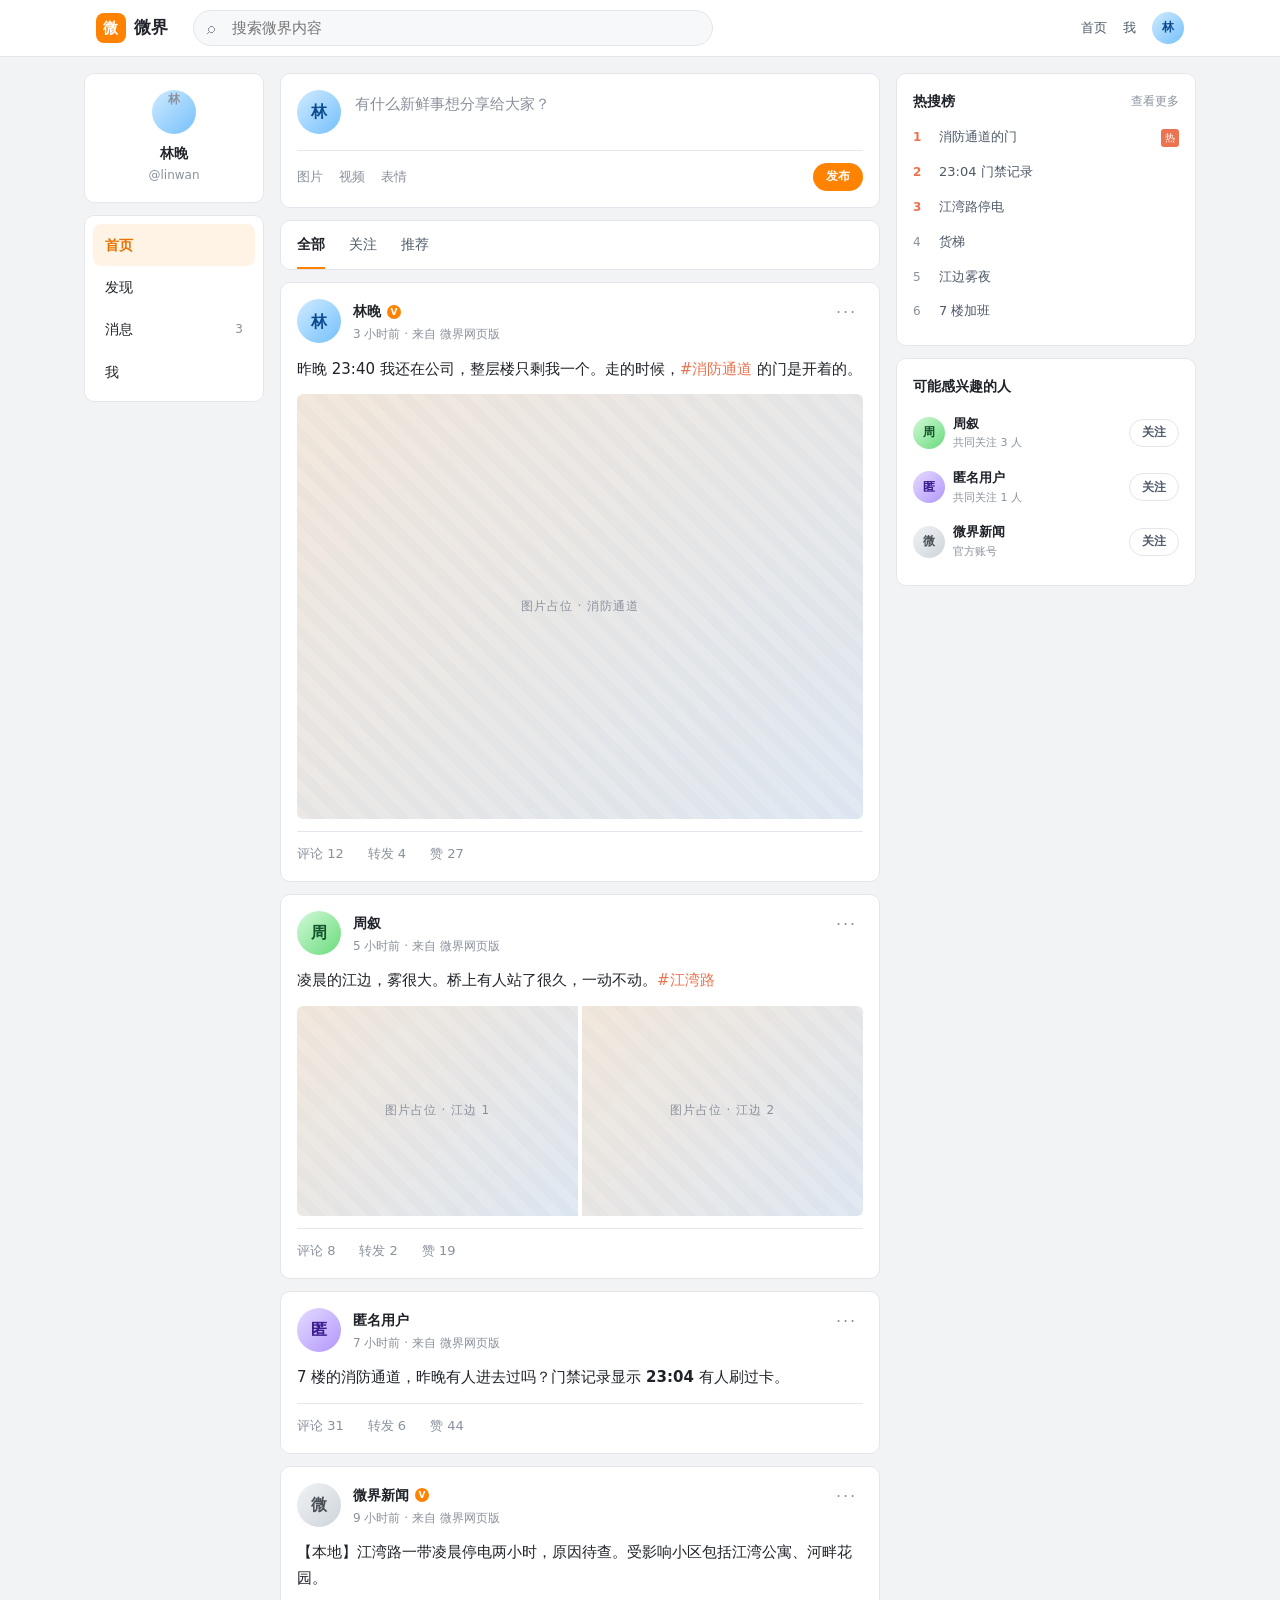
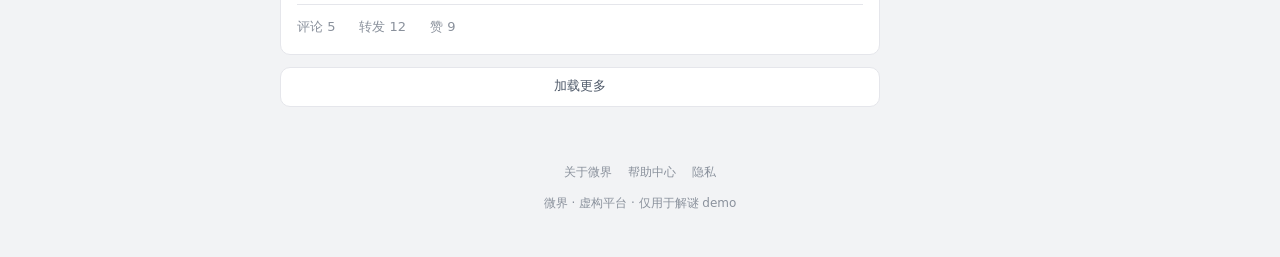
==== weibo/index.html @ f552d51f "feat: 微博主页视觉样板与两个跳转页" ====
<!DOCTYPE html>
<html lang="zh-CN">
<head>
  <meta charset="UTF-8">
  <meta name="viewport" content="width=device-width, initial-scale=1.0">
  <title>微界 · 首页</title>
  <link rel="stylesheet" href="../assets/css/theme.css">
  <link rel="stylesheet" href="../assets/css/layout.css">
</head>
<body>
<!-- PAGE-MODE: flow -->

<header class="wb-header">
  <div class="container wb-header-inner">
    <a class="wb-logo" href="../index.html">
      <span class="wb-logo-mark">微</span>
      <span class="wb-logo-name">微界</span>
    </a>
    <div class="wb-search">
      <input type="search" placeholder="搜索微界内容" aria-label="搜索">
    </div>
    <nav class="wb-header-actions" aria-label="顶部导航">
      <a href="index.html">首页</a>
      <a href="profile-01.html">我</a>
      <span class="avatar avatar-sm avatar-blue" aria-hidden="true">林</span>
    </nav>
  </div>
</header>

<div class="wb-body">

  <aside class="wb-left">
    <div class="wb-mini">
      <span class="avatar avatar-blue" aria-hidden="true">林</span>
      <strong>林晚</strong>
      <span>@linwan</span>
    </div>
    <nav class="wb-nav" aria-label="侧边导航">
      <a class="is-active" href="index.html">首页</a>
      <a href="#">发现</a>
      <a href="#">消息 <span class="count">3</span></a>
      <a href="profile-01.html">我</a>
    </nav>
  </aside>

  <main class="wb-feed">
    <section class="wb-composer" aria-label="发布">
      <div class="wb-composer-row">
        <span class="avatar avatar-blue" aria-hidden="true">林</span>
        <textarea placeholder="有什么新鲜事想分享给大家？" aria-label="发布内容"></textarea>
      </div>
      <div class="wb-composer-bar">
        <span>图片</span>
        <span>视频</span>
        <span>表情</span>
        <button class="btn btn-sm" type="button">发布</button>
      </div>
    </section>

    <nav class="wb-tabs" aria-label="信息流分类">
      <a class="wb-tab is-active" href="#">全部</a>
      <a class="wb-tab" href="#">关注</a>
      <a class="wb-tab" href="#">推荐</a>
    </nav>

    <article class="wb-post" data-post="p01">
      <header class="wb-post-head">
        <a href="profile-01.html" aria-label="林晚的主页"><span class="avatar avatar-blue" aria-hidden="true">林</span></a>
        <div class="wb-post-meta">
          <a class="wb-user" href="profile-01.html">林晚 <span class="wb-v">V</span></a>
          <span class="wb-time">3 小时前 · 来自 微界网页版</span>
        </div>
        <button class="wb-more" type="button" aria-label="更多">···</button>
      </header>
      <p class="wb-post-text">昨晚 23:40 我还在公司，整层楼只剩我一个。走的时候，<span class="hashtag">#消防通道</span> 的门是开着的。</p>
      <div class="wb-post-media">
        <div class="wb-media">图片占位 · 消防通道</div>
      </div>
      <footer class="wb-post-actions">
        <a class="wb-action" href="post-01.html">评论 12</a>
        <button class="wb-action" type="button">转发 4</button>
        <button class="wb-action" type="button">赞 27</button>
      </footer>
    </article>

    <article class="wb-post" data-post="p02">
      <header class="wb-post-head">
        <a href="profile-01.html" aria-label="周叙的主页"><span class="avatar avatar-green" aria-hidden="true">周</span></a>
        <div class="wb-post-meta">
          <a class="wb-user" href="profile-01.html">周叙</a>
          <span class="wb-time">5 小时前 · 来自 微界网页版</span>
        </div>
        <button class="wb-more" type="button" aria-label="更多">···</button>
      </header>
      <p class="wb-post-text">凌晨的江边，雾很大。桥上有人站了很久，一动不动。<span class="hashtag">#江湾路</span></p>
      <div class="wb-post-media is-2">
        <div class="wb-media">图片占位 · 江边 1</div>
        <div class="wb-media">图片占位 · 江边 2</div>
      </div>
      <footer class="wb-post-actions">
        <a class="wb-action" href="post-01.html">评论 8</a>
        <button class="wb-action" type="button">转发 2</button>
        <button class="wb-action" type="button">赞 19</button>
      </footer>
    </article>

    <article class="wb-post" data-post="p03">
      <header class="wb-post-head">
        <span class="avatar avatar-purple" aria-hidden="true">匿</span>
        <div class="wb-post-meta">
          <span class="wb-user">匿名用户</span>
          <span class="wb-time">7 小时前 · 来自 微界网页版</span>
        </div>
        <button class="wb-more" type="button" aria-label="更多">···</button>
      </header>
      <p class="wb-post-text">7 楼的消防通道，昨晚有人进去过吗？门禁记录显示 <strong>23:04</strong> 有人刷过卡。</p>
      <footer class="wb-post-actions">
        <a class="wb-action" href="post-01.html">评论 31</a>
        <button class="wb-action" type="button">转发 6</button>
        <button class="wb-action" type="button">赞 44</button>
      </footer>
    </article>

    <article class="wb-post" data-post="p04">
      <header class="wb-post-head">
        <span class="avatar avatar-gray" aria-hidden="true">微</span>
        <div class="wb-post-meta">
          <span class="wb-user">微界新闻 <span class="wb-v">V</span></span>
          <span class="wb-time">9 小时前 · 来自 微界网页版</span>
        </div>
        <button class="wb-more" type="button" aria-label="更多">···</button>
      </header>
      <p class="wb-post-text">【本地】江湾路一带凌晨停电两小时，原因待查。受影响小区包括江湾公寓、河畔花园。</p>
      <footer class="wb-post-actions">
        <a class="wb-action" href="post-01.html">评论 5</a>
        <button class="wb-action" type="button">转发 12</button>
        <button class="wb-action" type="button">赞 9</button>
      </footer>
    </article>

    <button class="wb-loadmore" type="button">加载更多</button>
  </main>

  <aside class="wb-right">
    <section class="wb-card">
      <h2 class="wb-card-title">热搜榜 <a href="#">查看更多</a></h2>
      <ol class="wb-hot">
        <li><a href="post-01.html">消防通道的门</a><span class="wb-hot-tag">热</span></li>
        <li><a href="post-01.html">23:04 门禁记录</a></li>
        <li><a href="post-01.html">江湾路停电</a></li>
        <li><a href="post-01.html">货梯</a></li>
        <li><a href="post-01.html">江边雾夜</a></li>
        <li><a href="post-01.html">7 楼加班</a></li>
      </ol>
    </section>

    <section class="wb-card">
      <h2 class="wb-card-title">可能感兴趣的人</h2>
      <div class="wb-person">
        <span class="avatar avatar-sm avatar-green" aria-hidden="true">周</span>
        <div class="wb-person-info"><strong>周叙</strong><span>共同关注 3 人</span></div>
        <button class="btn btn-ghost btn-sm" type="button">关注</button>
      </div>
      <div class="wb-person">
        <span class="avatar avatar-sm avatar-purple" aria-hidden="true">匿</span>
        <div class="wb-person-info"><strong>匿名用户</strong><span>共同关注 1 人</span></div>
        <button class="btn btn-ghost btn-sm" type="button">关注</button>
      </div>
      <div class="wb-person">
        <span class="avatar avatar-sm avatar-gray" aria-hidden="true">微</span>
        <div class="wb-person-info"><strong>微界新闻</strong><span>官方账号</span></div>
        <button class="btn btn-ghost btn-sm" type="button">关注</button>
      </div>
    </section>
  </aside>

</div>

<footer class="wb-footer">
  <div class="container">
    <a href="#">关于微界</a>
    <a href="#">帮助中心</a>
    <a href="#">隐私</a>
    <p>微界 · 虚构平台 · 仅用于解谜 demo</p>
  </div>
</footer>

</body>
</html>
---- assets/css/theme.css ----
:root {
  --bg: #f2f3f5;
  --surface: #ffffff;
  --surface-2: #f7f8fa;
  --text: #1f2329;
  --text-2: #4e5969;
  --muted: #8a919c;
  --line: #e5e6eb;
  --brand: #ff8200;
  --brand-strong: #e67300;
  --brand-soft: #fff3e6;
  --hot: #eb7350;
  --link: #1a6fd4;
  --ok: #2b8a3e;
  --radius-sm: 6px;
  --radius: 10px;
  --radius-lg: 16px;
  --sp-1: 4px;
  --sp-2: 8px;
  --sp-3: 12px;
  --sp-4: 16px;
  --sp-5: 24px;
  --sp-6: 32px;
  --shadow-sm: 0 1px 2px rgba(16, 24, 40, 0.05);
  --maxw: 1120px;
  --header-h: 56px;
  --font: system-ui, -apple-system, "Segoe UI", "Microsoft YaHei", "PingFang SC", "Hiragino Sans GB", sans-serif;
}
---- assets/css/layout.css ----
*, *::before, *::after { box-sizing: border-box; }
html { -webkit-text-size-adjust: 100%; }
body {
  margin: 0;
  background: var(--bg);
  color: var(--text);
  font-family: var(--font);
  font-size: 15px;
  line-height: 1.6;
}
img { max-width: 100%; height: auto; display: block; }
a { color: var(--link); text-decoration: none; }
a:hover { text-decoration: underline; }
button, input, textarea { font: inherit; }
button { cursor: pointer; }
.container { width: 100%; max-width: var(--maxw); margin: 0 auto; padding: 0 var(--sp-4); }

/* 头像 */
.avatar {
  width: 44px; height: 44px; border-radius: 50%;
  display: inline-grid; place-items: center; flex: 0 0 auto;
  background: linear-gradient(135deg, #ffd8a8, #ffa94d);
  color: #7a3b00; font-weight: 700; font-size: 16px;
}
.avatar-sm { width: 32px; height: 32px; font-size: 12px; }
.avatar-lg { width: 72px; height: 72px; font-size: 24px; }
.avatar-blue { background: linear-gradient(135deg, #d0ebff, #74c0fc); color: #0b4a8f; }
.avatar-green { background: linear-gradient(135deg, #d3f9d8, #69db7c); color: #14532d; }
.avatar-purple { background: linear-gradient(135deg, #e5dbff, #b197fc); color: #3b1d8f; }
.avatar-gray { background: linear-gradient(135deg, #f1f3f5, #ced4da); color: #495057; }

/* 顶栏 */
.wb-header { position: sticky; top: 0; z-index: 30; background: #fff; border-bottom: 1px solid var(--line); }
.wb-header-inner { height: var(--header-h); display: flex; align-items: center; gap: var(--sp-5); }
.wb-logo { display: inline-flex; align-items: center; gap: 8px; color: var(--text); font-weight: 800; font-size: 17px; letter-spacing: .02em; }
.wb-logo:hover { text-decoration: none; }
.wb-logo-mark { width: 30px; height: 30px; border-radius: 8px; display: grid; place-items: center; background: var(--brand); color: #fff; font-size: 15px; }
.wb-search { position: relative; flex: 1; max-width: 520px; }
.wb-search::before { content: "⌕"; position: absolute; left: 14px; top: 50%; transform: translateY(-50%); color: var(--muted); font-size: 16px; }
.wb-search input { width: 100%; height: 36px; border: 1px solid var(--line); border-radius: 18px; background: var(--surface-2); padding: 0 16px 0 38px; color: var(--text); outline: none; }
.wb-search input:focus { background: #fff; border-color: var(--brand); box-shadow: 0 0 0 3px var(--brand-soft); }
.wb-header-actions { margin-left: auto; display: flex; align-items: center; gap: var(--sp-4); }
.wb-header-actions a { color: var(--text-2); font-size: 13px; }

/* 三栏 */
.wb-body {
  display: grid;
  grid-template-columns: 180px minmax(0, 600px) 300px;
  gap: var(--sp-4);
  justify-content: center;
  align-items: start;
  padding: var(--sp-4) var(--sp-4) var(--sp-6);
}

/* 左侧 */
.wb-left { position: sticky; top: calc(var(--header-h) + var(--sp-4)); display: grid; gap: var(--sp-3); }
.wb-mini { background: #fff; border: 1px solid var(--line); border-radius: var(--radius); padding: var(--sp-4); text-align: center; }
.wb-mini .avatar { margin: 0 auto var(--sp-2); }
.wb-mini strong { display: block; font-size: 14px; }
.wb-mini span { display: block; color: var(--muted); font-size: 12px; margin-top: 2px; }
.wb-nav { background: #fff; border: 1px solid var(--line); border-radius: var(--radius); padding: var(--sp-2); }
.wb-nav a { display: flex; align-items: center; gap: 10px; padding: 10px 12px; border-radius: 8px; color: var(--text); font-size: 14px; }
.wb-nav a:hover { background: var(--surface-2); text-decoration: none; }
.wb-nav a.is-active { background: var(--brand-soft); color: var(--brand-strong); font-weight: 600; }
.wb-nav .count { margin-left: auto; color: var(--muted); font-size: 12px; }

/* 发布框 */
.wb-composer { background: #fff; border: 1px solid var(--line); border-radius: var(--radius); padding: var(--sp-4); margin-bottom: var(--sp-3); }
.wb-composer-row { display: flex; gap: var(--sp-3); }
.wb-composer textarea { flex: 1; min-height: 46px; border: 0; outline: 0; resize: none; background: transparent; color: var(--text); }
.wb-composer textarea::placeholder { color: var(--muted); }
.wb-composer-bar { display: flex; align-items: center; gap: var(--sp-4); margin-top: var(--sp-2); padding-top: var(--sp-3); border-top: 1px solid var(--line); color: var(--muted); font-size: 13px; }
.wb-composer-bar .btn { margin-left: auto; }

/* 按钮 */
.btn { display: inline-flex; align-items: center; justify-content: center; height: 32px; padding: 0 16px; border: 1px solid transparent; border-radius: 16px; background: var(--brand); color: #fff; font-size: 13px; font-weight: 600; }
.btn:hover { background: var(--brand-strong); text-decoration: none; }
.btn-ghost { background: #fff; border-color: var(--line); color: var(--text-2); }
.btn-ghost:hover { border-color: var(--brand); color: var(--brand); background: #fff; }
.btn-sm { height: 28px; padding: 0 12px; font-size: 12px; }

/* 分类标签 */
.wb-tabs { display: flex; gap: var(--sp-5); background: #fff; border: 1px solid var(--line); border-radius: var(--radius); padding: 0 var(--sp-4); margin-bottom: var(--sp-3); }
.wb-tab { padding: 12px 0; border-bottom: 2px solid transparent; color: var(--text-2); font-size: 14px; }
.wb-tab:hover { color: var(--brand); text-decoration: none; }
.wb-tab.is-active { color: var(--text); font-weight: 600; border-bottom-color: var(--brand); }

/* 帖子 */
.wb-post { background: #fff; border: 1px solid var(--line); border-radius: var(--radius); padding: var(--sp-4); margin-bottom: var(--sp-3); }
.wb-post-head { display: flex; gap: var(--sp-3); align-items: flex-start; }
.wb-post-meta { flex: 1; min-width: 0; }
.wb-user { display: inline-flex; align-items: center; gap: 6px; color: var(--text); font-size: 14px; font-weight: 600; }
.wb-user:hover { color: var(--brand); text-decoration: none; }
.wb-v { display: inline-grid; place-items: center; width: 14px; height: 14px; border-radius: 50%; background: var(--brand); color: #fff; font-size: 9px; font-weight: 700; }
.wb-time { display: block; color: var(--muted); font-size: 12px; margin-top: 2px; }
.wb-more { border: 0; background: transparent; color: var(--muted); font-size: 16px; letter-spacing: .12em; }
.wb-post-text { margin: var(--sp-3) 0 0; font-size: 15px; line-height: 1.72; color: var(--text); }
.wb-post-text .hashtag { color: var(--hot); }
.wb-post-text .mention { color: var(--link); }
.wb-post-media { display: grid; gap: 4px; margin-top: var(--sp-3); border-radius: var(--radius-sm); overflow: hidden; }
.wb-post-media.is-2 { grid-template-columns: 1fr 1fr; }
.wb-media { aspect-ratio: 4 / 3; display: grid; place-items: center; background: linear-gradient(135deg, rgba(255,130,0,.10), rgba(26,111,212,.08)), repeating-linear-gradient(45deg, #f1f3f5 0 10px, #eceff2 10px 20px); color: var(--muted); font-size: 12px; letter-spacing: .08em; }
.wb-post-actions { display: flex; align-items: center; gap: var(--sp-5); margin-top: var(--sp-3); padding-top: var(--sp-3); border-top: 1px solid var(--line); color: var(--muted); font-size: 13px; }
.wb-action { display: inline-flex; align-items: center; gap: 6px; padding: 0; border: 0; background: transparent; color: var(--muted); }
.wb-action:hover { color: var(--brand); text-decoration: none; }

/* 右侧 */
.wb-right { position: sticky; top: calc(var(--header-h) + var(--sp-4)); display: grid; gap: var(--sp-3); }
.wb-card { background: #fff; border: 1px solid var(--line); border-radius: var(--radius); padding: var(--sp-4); }
.wb-card-title { display: flex; align-items: center; justify-content: space-between; margin: 0 0 var(--sp-2); font-size: 14px; font-weight: 600; }
.wb-card-title a { color: var(--muted); font-size: 12px; font-weight: 400; }
.wb-hot { margin: 0; padding: 0; list-style: none; counter-reset: hot; }
.wb-hot li { counter-increment: hot; display: flex; align-items: baseline; gap: 10px; padding: 7px 0; }
.wb-hot li::before { content: counter(hot); flex: 0 0 16px; width: 16px; color: var(--muted); font-size: 12px; font-variant-numeric: tabular-nums; }
.wb-hot li:nth-child(-n+3)::before { color: var(--hot); font-weight: 700; }
.wb-hot a { color: var(--text-2); font-size: 13px; }
.wb-hot a:hover { color: var(--brand); text-decoration: none; }
.wb-hot-tag { margin-left: auto; padding: 1px 4px; border-radius: 3px; background: var(--hot); color: #fff; font-size: 10px; }
.wb-person { display: flex; align-items: center; gap: var(--sp-2); padding: 8px 0; }
.wb-person-info { flex: 1; min-width: 0; }
.wb-person-info strong { display: block; font-size: 13px; }
.wb-person-info span { display: block; color: var(--muted); font-size: 11px; }
.wb-loadmore { width: 100%; height: 40px; border: 1px solid var(--line); border-radius: var(--radius); background: #fff; color: var(--text-2); font-size: 13px; }
.wb-loadmore:hover { border-color: var(--brand); color: var(--brand); }

/* 详情页 */
.wb-detail { max-width: 600px; margin: 0 auto; padding: var(--sp-4) var(--sp-4) var(--sp-6); }
.wb-back { display: inline-flex; align-items: center; gap: 6px; margin-bottom: var(--sp-3); color: var(--text-2); font-size: 13px; }
.wb-back:hover { color: var(--brand); text-decoration: none; }
.wb-comments { background: #fff; border: 1px solid var(--line); border-radius: var(--radius); padding: var(--sp-4); margin-top: var(--sp-3); }
.wb-comments-title { margin: 0 0 var(--sp-2); font-size: 15px; }
.wb-comment { display: flex; gap: var(--sp-3); padding: var(--sp-3) 0; border-top: 1px solid var(--line); }
.wb-comment:first-of-type { border-top: 0; }
.wb-comment-body { flex: 1; min-width: 0; }
.wb-comment-head { display: flex; align-items: baseline; gap: 8px; }
.wb-comment-author { font-size: 13px; font-weight: 600; }
.wb-comment-time { color: var(--muted); font-size: 11px; }
.wb-comment-text { margin: 3px 0 0; color: var(--text-2); font-size: 14px; line-height: 1.65; }
.wb-comment-box { display: flex; gap: var(--sp-3); margin-top: var(--sp-4); padding-top: var(--sp-4); border-top: 1px solid var(--line); }
.wb-comment-box input { flex: 1; height: 36px; border: 1px solid var(--line); border-radius: 18px; background: var(--surface-2); padding: 0 14px; outline: none; }
.wb-comment-box input:focus { border-color: var(--brand); background: #fff; }

/* 个人主页 */
.wb-profile { background: #fff; border: 1px solid var(--line); border-radius: var(--radius); overflow: hidden; }
.wb-profile-cover { height: 150px; background: linear-gradient(135deg, #ffd8a8, #ff922b 55%, #f76707); }
.wb-profile-main { padding: 0 var(--sp-5) var(--sp-5); }
.wb-profile-avatar { margin-top: -36px; border: 4px solid #fff; }
.wb-profile-name { display: flex; align-items: center; gap: 8px; margin: 8px 0 2px; font-size: 20px; }
.wb-profile-bio { margin: 6px 0; color: var(--text-2); font-size: 13px; }
.wb-profile-stats { display: flex; gap: var(--sp-5); color: var(--text-2); font-size: 13px; }
.wb-profile-stats b { color: var(--text); }
.wb-profile-actions { margin-top: var(--sp-3); }
.wb-profile + .wb-tabs { margin-top: var(--sp-3); }

/* 页脚 */
.wb-footer { padding: var(--sp-5) 0 var(--sp-6); color: var(--muted); font-size: 12px; text-align: center; }
.wb-footer a { margin: 0 6px; color: var(--muted); }

/* 封面 */
.cover-body { background: #0f1115; }
.cover { min-height: 100vh; display: grid; place-items: center; padding: var(--sp-5); background: radial-gradient(1200px 600px at 50% -10%, #1d2735 0%, #0f1115 60%); color: #e8e8ea; }
.cover-inner { max-width: 560px; text-align: center; }
.cover-kicker { margin: 0 0 var(--sp-4); color: #8b8f98; font-size: 12px; letter-spacing: .3em; }
.cover-title { margin: 0 0 var(--sp-3); font-size: clamp(36px, 8vw, 72px); line-height: 1.05; letter-spacing: .1em; }
.cover-desc { margin: 0 0 var(--sp-6); color: #9aa1ab; }
.cover-btn { display: inline-block; padding: 12px 30px; border-radius: 999px; background: var(--brand); color: #fff; font-weight: 600; }
.cover-btn:hover { background: var(--brand-strong); text-decoration: none; }
.cover-note { margin-top: var(--sp-5); color: #6b7280; font-size: 12px; }

/* 响应式 */
@media (max-width: 1120px) {
  .wb-body { grid-template-columns: 180px minmax(0, 600px); }
  .wb-right { display: none; }
}
@media (max-width: 900px) {
  .wb-body { grid-template-columns: minmax(0, 600px); }
  .wb-left { display: none; }
}
@media (max-width: 560px) {
  .wb-header-inner { gap: var(--sp-3); }
  .wb-logo-name { display: none; }
  .wb-search { max-width: none; }
  .wb-post { padding: var(--sp-3); border-radius: var(--radius-sm); }
  .wb-post-actions { gap: var(--sp-4); }
  .wb-detail { padding-left: var(--sp-3); padding-right: var(--sp-3); }
  .wb-body { padding-left: var(--sp-3); padding-right: var(--sp-3); }
}
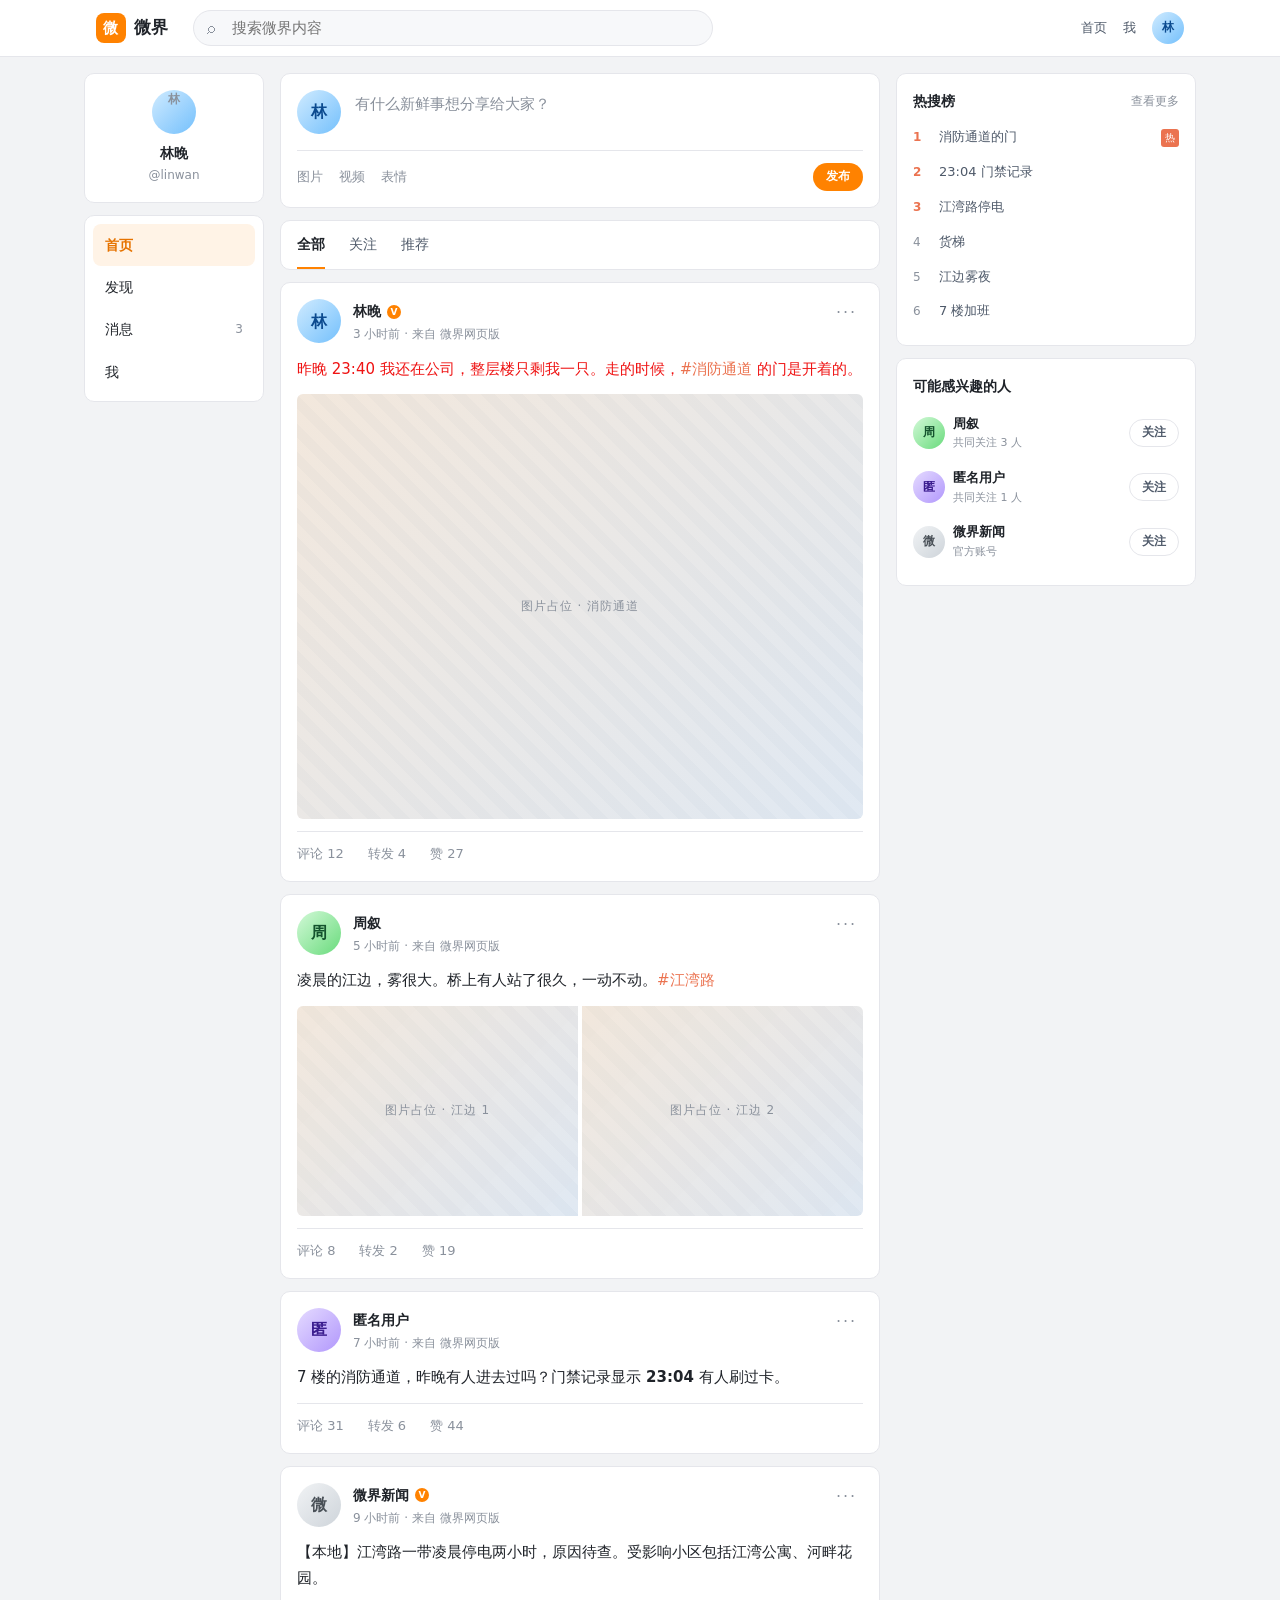
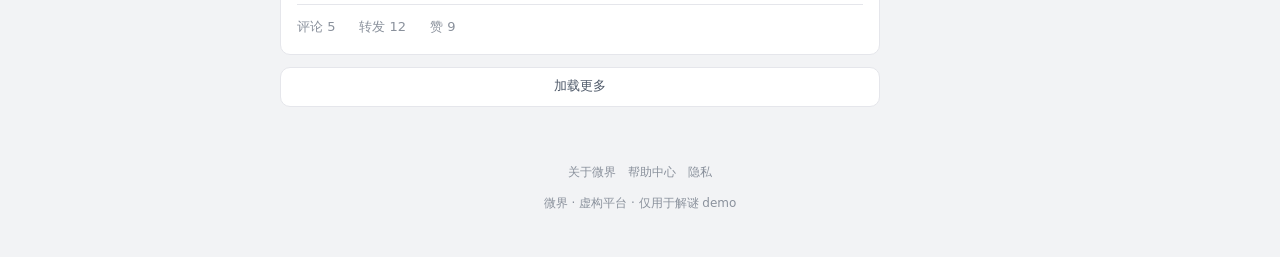
==== commit 31f2e2ed: "docs: 交接与变更规则、单页流程、新手教程、页面模板与双击脚本" ====
--- a/weibo/index.html
+++ b/weibo/index.html
@@ -4,186 +4,244 @@
   <meta charset="UTF-8">
   <meta name="viewport" content="width=device-width, initial-scale=1.0">
   <title>微界 · 首页</title>
-  <link rel="stylesheet" href="../assets/css/theme.css">
-  <link rel="stylesheet" href="../assets/css/layout.css">
+<!-- INLINE-CSS: 由 assets/css 生成，改样式请改源文件后运行 tools/inline-css.py -->
+<style>
+:root {
+  --bg: #f2f3f5;
+  --surface: #ffffff;
+  --surface-2: #f7f8fa;
+  --text: #1f2329;
+  --text-2: #4e5969;
+  --muted: #8a919c;
+  --line: #e5e6eb;
+  --brand: #ff8200;
+  --brand-strong: #e67300;
+  --brand-soft: #fff3e6;
+  --hot: #eb7350;
+  --link: #1a6fd4;
+  --ok: #2b8a3e;
+  --radius-sm: 6px;
+  --radius: 10px;
+  --radius-lg: 16px;
+  --sp-1: 4px;
+  --sp-2: 8px;
+  --sp-3: 12px;
+  --sp-4: 16px;
+  --sp-5: 24px;
+  --sp-6: 32px;
+  --shadow-sm: 0 1px 2px rgba(16, 24, 40, 0.05);
+  --maxw: 1120px;
+  --header-h: 56px;
+  --font: system-ui, -apple-system, "Segoe UI", "Microsoft YaHei", "PingFang SC", "Hiragino Sans GB", sans-serif;
+}
+
+*, *::before, *::after { box-sizing: border-box; }
+html { -webkit-text-size-adjust: 100%; }
+body {
+  margin: 0;
+  background: var(--bg);
+  color: var(--text);
+  font-family: var(--font);
+  font-size: 15px;
+  line-height: 1.6;
+}
+img { max-width: 100%; height: auto; display: block; }
+a { color: var(--link); text-decoration: none; }
+a:hover { text-decoration: underline; }
+button, input, textarea { font: inherit; }
+button { cursor: pointer; }
+.container { width: 100%; max-width: var(--maxw); margin: 0 auto; padding: 0 var(--sp-4); }
+
+/* 头像 */
+.avatar {
+  width: 44px; height: 44px; border-radius: 50%;
+  display: inline-grid; place-items: center; flex: 0 0 auto;
+  background: linear-gradient(135deg, #ffd8a8, #ffa94d);
+  color: #7a3b00; font-weight: 700; font-size: 16px;
+}
+.avatar-sm { width: 32px; height: 32px; font-size: 12px; }
+.avatar-lg { width: 72px; height: 72px; font-size: 24px; }
+.avatar-blue { background: linear-gradient(135deg, #d0ebff, #74c0fc); color: #0b4a8f; }
+.avatar-green { background: linear-gradient(135deg, #d3f9d8, #69db7c); color: #14532d; }
+.avatar-purple { background: linear-gradient(135deg, #e5dbff, #b197fc); color: #3b1d8f; }
+.avatar-gray { background: linear-gradient(135deg, #f1f3f5, #ced4da); color: #495057; }
+
+/* 顶栏 */
+.wb-header { position: sticky; top: 0; z-index: 30; background: #fff; border-bottom: 1px solid var(--line); }
+.wb-header-inner { height: var(--header-h); display: flex; align-items: center; gap: var(--sp-5); }
+.wb-logo { display: inline-flex; align-items: center; gap: 8px; color: var(--text); font-weight: 800; font-size: 17px; letter-spacing: .02em; }
+.wb-logo:hover { text-decoration: none; }
+.wb-logo-mark { width: 30px; height: 30px; border-radius: 8px; display: grid; place-items: center; background: var(--brand); color: #fff; font-size: 15px; }
+.wb-search { position: relative; flex: 1; max-width: 520px; }
+.wb-search::before { content: "⌕"; position: absolute; left: 14px; top: 50%; transform: translateY(-50%); color: var(--muted); font-size: 16px; }
+.wb-search input { width: 100%; height: 36px; border: 1px solid var(--line); border-radius: 18px; background: var(--surface-2); padding: 0 16px 0 38px; color: var(--text); outline: none; }
+.wb-search input:focus { background: #fff; border-color: var(--brand); box-shadow: 0 0 0 3px var(--brand-soft); }
+.wb-header-actions { margin-left: auto; display: flex; align-items: center; gap: var(--sp-4); }
+.wb-header-actions a { color: var(--text-2); font-size: 13px; }
+
+/* 三栏 */
+.wb-body {
+  display: grid;
+  grid-template-columns: 180px minmax(0, 600px) 300px;
+  gap: var(--sp-4);
+  justify-content: center;
+  align-items: start;
+  padding: var(--sp-4) var(--sp-4) var(--sp-6);
+}
+
+/* 左侧 */
+.wb-left { position: sticky; top: calc(var(--header-h) + var(--sp-4)); display: grid; gap: var(--sp-3); }
+.wb-mini { background: #fff; border: 1px solid var(--line); border-radius: var(--radius); padding: var(--sp-4); text-align: center; }
+.wb-mini .avatar { margin: 0 auto var(--sp-2); }
+.wb-mini strong { display: block; font-size: 14px; }
+.wb-mini span { display: block; color: var(--muted); font-size: 12px; margin-top: 2px; }
+.wb-nav { background: #fff; border: 1px solid var(--line); border-radius: var(--radius); padding: var(--sp-2); }
+.wb-nav a { display: flex; align-items: center; gap: 10px; padding: 10px 12px; border-radius: 8px; color: var(--text); font-size: 14px; }
+.wb-nav a:hover { background: var(--surface-2); text-decoration: none; }
+.wb-nav a.is-active { background: var(--brand-soft); color: var(--brand-strong); font-weight: 600; }
+.wb-nav .count { margin-left: auto; color: var(--muted); font-size: 12px; }
+
+/* 发布框 */
+.wb-composer { background: #fff; border: 1px solid var(--line); border-radius: var(--radius); padding: var(--sp-4); margin-bottom: var(--sp-3); }
+.wb-composer-row { display: flex; gap: var(--sp-3); }
+.wb-composer textarea { flex: 1; min-height: 46px; border: 0; outline: 0; resize: none; background: transparent; color: var(--text); }
+.wb-composer textarea::placeholder { color: var(--muted); }
+.wb-composer-bar { display: flex; align-items: center; gap: var(--sp-4); margin-top: var(--sp-2); padding-top: var(--sp-3); border-top: 1px solid var(--line); color: var(--muted); font-size: 13px; }
+.wb-composer-bar .btn { margin-left: auto; }
+
+/* 按钮 */
+.btn { display: inline-flex; align-items: center; justify-content: center; height: 32px; padding: 0 16px; border: 1px solid transparent; border-radius: 16px; background: var(--brand); color: #fff; font-size: 13px; font-weight: 600; }
+.btn:hover { background: var(--brand-strong); text-decoration: none; }
+.btn-ghost { background: #fff; border-color: var(--line); color: var(--text-2); }
+.btn-ghost:hover { border-color: var(--brand); color: var(--brand); background: #fff; }
+.btn-sm { height: 28px; padding: 0 12px; font-size: 12px; }
+
+/* 分类标签 */
+.wb-tabs { display: flex; gap: var(--sp-5); background: #fff; border: 1px solid var(--line); border-radius: var(--radius); padding: 0 var(--sp-4); margin-bottom: var(--sp-3); }
+.wb-tab { padding: 12px 0; border-bottom: 2px solid transparent; color: var(--text-2); font-size: 14px; }
+.wb-tab:hover { color: var(--brand); text-decoration: none; }
+.wb-tab.is-active { color: var(--text); font-weight: 600; border-bottom-color: var(--brand); }
+
+/* 帖子 */
+.wb-post { background: #fff; border: 1px solid var(--line); border-radius: var(--radius); padding: var(--sp-4); margin-bottom: var(--sp-3); }
+.wb-post-head { display: flex; gap: var(--sp-3); align-items: flex-start; }
+.wb-post-meta { flex: 1; min-width: 0; }
+.wb-user { display: inline-flex; align-items: center; gap: 6px; color: var(--text); font-size: 14px; font-weight: 600; }
+.wb-user:hover { color: var(--brand); text-decoration: none; }
+.wb-v { display: inline-grid; place-items: center; width: 14px; height: 14px; border-radius: 50%; background: var(--brand); color: #fff; font-size: 9px; font-weight: 700; }
+.wb-time { display: block; color: var(--muted); font-size: 12px; margin-top: 2px; }
+.wb-more { border: 0; background: transparent; color: var(--muted); font-size: 16px; letter-spacing: .12em; }
+.wb-post-text { margin: var(--sp-3) 0 0; font-size: 15px; line-height: 1.72; color: var(--text); }
+.wb-post-text .hashtag { color: var(--hot); }
+.wb-post-text .mention { color: var(--link); }
+.wb-post-media { display: grid; gap: 4px; margin-top: var(--sp-3); border-radius: var(--radius-sm); overflow: hidden; }
+.wb-post-media.is-2 { grid-template-columns: 1fr 1fr; }
+.wb-media { aspect-ratio: 4 / 3; display: grid; place-items: center; background: linear-gradient(135deg, rgba(255,130,0,.10), rgba(26,111,212,.08)), repeating-linear-gradient(45deg, #f1f3f5 0 10px, #eceff2 10px 20px); color: var(--muted); font-size: 12px; letter-spacing: .08em; }
+.wb-post-actions { display: flex; align-items: center; gap: var(--sp-5); margin-top: var(--sp-3); padding-top: var(--sp-3); border-top: 1px solid var(--line); color: var(--muted); font-size: 13px; }
+.wb-action { display: inline-flex; align-items: center; gap: 6px; padding: 0; border: 0; background: transparent; color: var(--muted); }
+.wb-action:hover { color: var(--brand); text-decoration: none; }
+
+/* 右侧 */
+.wb-right { position: sticky; top: calc(var(--header-h) + var(--sp-4)); display: grid; gap: var(--sp-3); }
+.wb-card { background: #fff; border: 1px solid var(--line); border-radius: var(--radius); padding: var(--sp-4); }
+.wb-card-title { display: flex; align-items: center; justify-content: space-between; margin: 0 0 var(--sp-2); font-size: 14px; font-weight: 600; }
+.wb-card-title a { color: var(--muted); font-size: 12px; font-weight: 400; }
+.wb-hot { margin: 0; padding: 0; list-style: none; counter-reset: hot; }
+.wb-hot li { counter-increment: hot; display: flex; align-items: baseline; gap: 10px; padding: 7px 0; }
+.wb-hot li::before { content: counter(hot); flex: 0 0 16px; width: 16px; color: var(--muted); font-size: 12px; font-variant-numeric: tabular-nums; }
+.wb-hot li:nth-child(-n+3)::before { color: var(--hot); font-weight: 700; }
+.wb-hot a { color: var(--text-2); font-size: 13px; }
+.wb-hot a:hover { color: var(--brand); text-decoration: none; }
+.wb-hot-tag { margin-left: auto; padding: 1px 4px; border-radius: 3px; background: var(--hot); color: #fff; font-size: 10px; }
+.wb-person { display: flex; align-items: center; gap: var(--sp-2); padding: 8px 0; }
+.wb-person-info { flex: 1; min-width: 0; }
+.wb-person-info strong { display: block; font-size: 13px; }
+.wb-person-info span { display: block; color: var(--muted); font-size: 11px; }
+.wb-loadmore { width: 100%; height: 40px; border: 1px solid var(--line); border-radius: var(--radius); background: #fff; color: var(--text-2); font-size: 13px; }
+.wb-loadmore:hover { border-color: var(--brand); color: var(--brand); }
+
+/* 详情页 */
+.wb-detail { max-width: 600px; margin: 0 auto; padding: var(--sp-4) var(--sp-4) var(--sp-6); }
+.wb-back { display: inline-flex; align-items: center; gap: 6px; margin-bottom: var(--sp-3); color: var(--text-2); font-size: 13px; }
+.wb-back:hover { color: var(--brand); text-decoration: none; }
+.wb-comments { background: #fff; border: 1px solid var(--line); border-radius: var(--radius); padding: var(--sp-4); margin-top: var(--sp-3); }
+.wb-comments-title { margin: 0 0 var(--sp-2); font-size: 15px; }
+.wb-comment { display: flex; gap: var(--sp-3); padding: var(--sp-3) 0; border-top: 1px solid var(--line); }
+.wb-comment:first-of-type { border-top: 0; }
+.wb-comment-body { flex: 1; min-width: 0; }
+.wb-comment-head { display: flex; align-items: baseline; gap: 8px; }
+.wb-comment-author { font-size: 13px; font-weight: 600; }
+.wb-comment-time { color: var(--muted); font-size: 11px; }
+.wb-comment-text { margin: 3px 0 0; color: var(--text-2); font-size: 14px; line-height: 1.65; }
+.wb-comment-box { display: flex; gap: var(--sp-3); margin-top: var(--sp-4); padding-top: var(--sp-4); border-top: 1px solid var(--line); }
+.wb-comment-box input { flex: 1; height: 36px; border: 1px solid var(--line); border-radius: 18px; background: var(--surface-2); padding: 0 14px; outline: none; }
+.wb-comment-box input:focus { border-color: var(--brand); background: #fff; }
+
+/* 个人主页 */
+.wb-profile { background: #fff; border: 1px solid var(--line); border-radius: var(--radius); overflow: hidden; }
+.wb-profile-cover { height: 150px; background: linear-gradient(135deg, #ffd8a8, #ff922b 55%, #f76707); }
+.wb-profile-main { padding: 0 var(--sp-5) var(--sp-5); }
+.wb-profile-avatar { margin-top: -36px; border: 4px solid #fff; }
+.wb-profile-name { display: flex; align-items: center; gap: 8px; margin: 8px 0 2px; font-size: 20px; }
+.wb-profile-bio { margin: 6px 0; color: var(--text-2); font-size: 13px; }
+.wb-profile-stats { display: flex; gap: var(--sp-5); color: var(--text-2); font-size: 13px; }
+.wb-profile-stats b { color: var(--text); }
+.wb-profile-actions { margin-top: var(--sp-3); }
+.wb-profile + .wb-tabs { margin-top: var(--sp-3); }
+
+/* 页脚 */
+.wb-footer { padding: var(--sp-5) 0 var(--sp-6); color: var(--muted); font-size: 12px; text-align: center; }
+.wb-footer a { margin: 0 6px; color: var(--muted); }
+
+/* 封面 */
+.cover-body { background: #0f1115; }
+.cover { min-height: 100vh; display: grid; place-items: center; padding: var(--sp-5); background: radial-gradient(1200px 600px at 50% -10%, #1d2735 0%, #0f1115 60%); color: #e8e8ea; }
+.cover-inner { max-width: 560px; text-align: center; }
+.cover-kicker { margin: 0 0 var(--sp-4); color: #8b8f98; font-size: 12px; letter-spacing: .3em; }
+.cover-title { margin: 0 0 var(--sp-3); font-size: clamp(36px, 8vw, 72px); line-height: 1.05; letter-spacing: .1em; }
+.cover-desc { margin: 0 0 var(--sp-6); color: #9aa1ab; }
+.cover-btn { display: inline-block; padding: 12px 30px; border-radius: 999px; background: var(--brand); color: #fff; font-weight: 600; }
+.cover-btn:hover { background: var(--brand-strong); text-decoration: none; }
+.cover-note { margin-top: var(--sp-5); color: #6b7280; font-size: 12px; }
+
+/* 响应式 */
+@media (max-width: 1120px) {
+  .wb-body { grid-template-columns: 180px minmax(0, 600px); }
+  .wb-right { display: none; }
+}
+@media (max-width: 900px) {
+  .wb-body { grid-template-columns: minmax(0, 600px); }
+  .wb-left { display: none; }
+}
+@media (max-width: 560px) {
+  .wb-header-inner { gap: var(--sp-3); }
+  .wb-logo-name { display: none; }
+  .wb-search { max-width: none; }
+  .wb-post { padding: var(--sp-3); border-radius: var(--radius-sm); }
+  .wb-post-actions { gap: var(--sp-4); }
+  .wb-detail { padding-left: var(--sp-3); padding-right: var(--sp-3); }
+  .wb-body { padding-left: var(--sp-3); padding-right: var(--sp-3); }
+}
+</style>
+<style data-grapesjs-overrides>
+* { box-sizing: border-box; } body {margin: 0;}#ikfkm{color:#ef1313;}
+</style>
+
+
+
+
+
+
+
+
+
+
+
+
+
+
 </head>
 <body>
-<!-- PAGE-MODE: flow -->
-
-<header class="wb-header">
-  <div class="container wb-header-inner">
-    <a class="wb-logo" href="../index.html">
-      <span class="wb-logo-mark">微</span>
-      <span class="wb-logo-name">微界</span>
-    </a>
-    <div class="wb-search">
-      <input type="search" placeholder="搜索微界内容" aria-label="搜索">
-    </div>
-    <nav class="wb-header-actions" aria-label="顶部导航">
-      <a href="index.html">首页</a>
-      <a href="profile-01.html">我</a>
-      <span class="avatar avatar-sm avatar-blue" aria-hidden="true">林</span>
-    </nav>
-  </div>
-</header>
-
-<div class="wb-body">
-
-  <aside class="wb-left">
-    <div class="wb-mini">
-      <span class="avatar avatar-blue" aria-hidden="true">林</span>
-      <strong>林晚</strong>
-      <span>@linwan</span>
-    </div>
-    <nav class="wb-nav" aria-label="侧边导航">
-      <a class="is-active" href="index.html">首页</a>
-      <a href="#">发现</a>
-      <a href="#">消息 <span class="count">3</span></a>
-      <a href="profile-01.html">我</a>
-    </nav>
-  </aside>
-
-  <main class="wb-feed">
-    <section class="wb-composer" aria-label="发布">
-      <div class="wb-composer-row">
-        <span class="avatar avatar-blue" aria-hidden="true">林</span>
-        <textarea placeholder="有什么新鲜事想分享给大家？" aria-label="发布内容"></textarea>
-      </div>
-      <div class="wb-composer-bar">
-        <span>图片</span>
-        <span>视频</span>
-        <span>表情</span>
-        <button class="btn btn-sm" type="button">发布</button>
-      </div>
-    </section>
-
-    <nav class="wb-tabs" aria-label="信息流分类">
-      <a class="wb-tab is-active" href="#">全部</a>
-      <a class="wb-tab" href="#">关注</a>
-      <a class="wb-tab" href="#">推荐</a>
-    </nav>
-
-    <article class="wb-post" data-post="p01">
-      <header class="wb-post-head">
-        <a href="profile-01.html" aria-label="林晚的主页"><span class="avatar avatar-blue" aria-hidden="true">林</span></a>
-        <div class="wb-post-meta">
-          <a class="wb-user" href="profile-01.html">林晚 <span class="wb-v">V</span></a>
-          <span class="wb-time">3 小时前 · 来自 微界网页版</span>
-        </div>
-        <button class="wb-more" type="button" aria-label="更多">···</button>
-      </header>
-      <p class="wb-post-text">昨晚 23:40 我还在公司，整层楼只剩我一个。走的时候，<span class="hashtag">#消防通道</span> 的门是开着的。</p>
-      <div class="wb-post-media">
-        <div class="wb-media">图片占位 · 消防通道</div>
-      </div>
-      <footer class="wb-post-actions">
-        <a class="wb-action" href="post-01.html">评论 12</a>
-        <button class="wb-action" type="button">转发 4</button>
-        <button class="wb-action" type="button">赞 27</button>
-      </footer>
-    </article>
-
-    <article class="wb-post" data-post="p02">
-      <header class="wb-post-head">
-        <a href="profile-01.html" aria-label="周叙的主页"><span class="avatar avatar-green" aria-hidden="true">周</span></a>
-        <div class="wb-post-meta">
-          <a class="wb-user" href="profile-01.html">周叙</a>
-          <span class="wb-time">5 小时前 · 来自 微界网页版</span>
-        </div>
-        <button class="wb-more" type="button" aria-label="更多">···</button>
-      </header>
-      <p class="wb-post-text">凌晨的江边，雾很大。桥上有人站了很久，一动不动。<span class="hashtag">#江湾路</span></p>
-      <div class="wb-post-media is-2">
-        <div class="wb-media">图片占位 · 江边 1</div>
-        <div class="wb-media">图片占位 · 江边 2</div>
-      </div>
-      <footer class="wb-post-actions">
-        <a class="wb-action" href="post-01.html">评论 8</a>
-        <button class="wb-action" type="button">转发 2</button>
-        <button class="wb-action" type="button">赞 19</button>
-      </footer>
-    </article>
-
-    <article class="wb-post" data-post="p03">
-      <header class="wb-post-head">
-        <span class="avatar avatar-purple" aria-hidden="true">匿</span>
-        <div class="wb-post-meta">
-          <span class="wb-user">匿名用户</span>
-          <span class="wb-time">7 小时前 · 来自 微界网页版</span>
-        </div>
-        <button class="wb-more" type="button" aria-label="更多">···</button>
-      </header>
-      <p class="wb-post-text">7 楼的消防通道，昨晚有人进去过吗？门禁记录显示 <strong>23:04</strong> 有人刷过卡。</p>
-      <footer class="wb-post-actions">
-        <a class="wb-action" href="post-01.html">评论 31</a>
-        <button class="wb-action" type="button">转发 6</button>
-        <button class="wb-action" type="button">赞 44</button>
-      </footer>
-    </article>
-
-    <article class="wb-post" data-post="p04">
-      <header class="wb-post-head">
-        <span class="avatar avatar-gray" aria-hidden="true">微</span>
-        <div class="wb-post-meta">
-          <span class="wb-user">微界新闻 <span class="wb-v">V</span></span>
-          <span class="wb-time">9 小时前 · 来自 微界网页版</span>
-        </div>
-        <button class="wb-more" type="button" aria-label="更多">···</button>
-      </header>
-      <p class="wb-post-text">【本地】江湾路一带凌晨停电两小时，原因待查。受影响小区包括江湾公寓、河畔花园。</p>
-      <footer class="wb-post-actions">
-        <a class="wb-action" href="post-01.html">评论 5</a>
-        <button class="wb-action" type="button">转发 12</button>
-        <button class="wb-action" type="button">赞 9</button>
-      </footer>
-    </article>
-
-    <button class="wb-loadmore" type="button">加载更多</button>
-  </main>
-
-  <aside class="wb-right">
-    <section class="wb-card">
-      <h2 class="wb-card-title">热搜榜 <a href="#">查看更多</a></h2>
-      <ol class="wb-hot">
-        <li><a href="post-01.html">消防通道的门</a><span class="wb-hot-tag">热</span></li>
-        <li><a href="post-01.html">23:04 门禁记录</a></li>
-        <li><a href="post-01.html">江湾路停电</a></li>
-        <li><a href="post-01.html">货梯</a></li>
-        <li><a href="post-01.html">江边雾夜</a></li>
-        <li><a href="post-01.html">7 楼加班</a></li>
-      </ol>
-    </section>
-
-    <section class="wb-card">
-      <h2 class="wb-card-title">可能感兴趣的人</h2>
-      <div class="wb-person">
-        <span class="avatar avatar-sm avatar-green" aria-hidden="true">周</span>
-        <div class="wb-person-info"><strong>周叙</strong><span>共同关注 3 人</span></div>
-        <button class="btn btn-ghost btn-sm" type="button">关注</button>
-      </div>
-      <div class="wb-person">
-        <span class="avatar avatar-sm avatar-purple" aria-hidden="true">匿</span>
-        <div class="wb-person-info"><strong>匿名用户</strong><span>共同关注 1 人</span></div>
-        <button class="btn btn-ghost btn-sm" type="button">关注</button>
-      </div>
-      <div class="wb-person">
-        <span class="avatar avatar-sm avatar-gray" aria-hidden="true">微</span>
-        <div class="wb-person-info"><strong>微界新闻</strong><span>官方账号</span></div>
-        <button class="btn btn-ghost btn-sm" type="button">关注</button>
-      </div>
-    </section>
-  </aside>
-
-</div>
-
-<footer class="wb-footer">
-  <div class="container">
-    <a href="#">关于微界</a>
-    <a href="#">帮助中心</a>
-    <a href="#">隐私</a>
-    <p>微界 · 虚构平台 · 仅用于解谜 demo</p>
-  </div>
-</footer>
-
+<header class="wb-header"><div class="container wb-header-inner"><a href="../index.html" class="wb-logo"><span class="wb-logo-mark">微</span><span class="wb-logo-name">微界</span></a><div class="wb-search"><input type="search" placeholder="搜索微界内容" aria-label="搜索"/></div><nav aria-label="顶部导航" class="wb-header-actions"><a href="index.html">首页</a><a href="profile-01.html">我</a><span aria-hidden="true" class="avatar avatar-sm avatar-blue">林</span></nav></div></header><div id="is6rz" class="wb-body"><aside class="wb-left"><div class="wb-mini"><span aria-hidden="true" class="avatar avatar-blue">林</span><strong>林晚</strong><span>@linwan</span></div><nav aria-label="侧边导航" class="wb-nav"><a href="index.html" class="is-active">首页</a><a href="#">发现</a><a href="#">消息 <span class="count">3</span></a><a href="profile-01.html">我</a></nav></aside><main class="wb-feed"><section aria-label="发布" class="wb-composer"><div class="wb-composer-row"><span aria-hidden="true" class="avatar avatar-blue">林</span><textarea placeholder="有什么新鲜事想分享给大家？" aria-label="发布内容"></textarea></div><div class="wb-composer-bar"><span>图片</span><span>视频</span><span>表情</span><button type="button" class="btn btn-sm">发布</button></div></section><nav aria-label="信息流分类" class="wb-tabs"><a href="#" class="wb-tab is-active">全部</a><a href="#" class="wb-tab">关注</a><a href="#" class="wb-tab">推荐</a></nav><article data-post="p01" id="i3s39" class="wb-post"><header class="wb-post-head"><a href="profile-01.html" aria-label="林晚的主页"><span aria-hidden="true" class="avatar avatar-blue">林</span></a><div class="wb-post-meta"><a href="profile-01.html" class="wb-user">林晚 <span class="wb-v">V</span></a><span id="im1yy" class="wb-time">3 小时前 · 来自 微界网页版</span></div><button type="button" aria-label="更多" class="wb-more">···</button></header><p id="ikfkm" class="wb-post-text">昨晚 23:40 我还在公<span id="ihwx7l"></span>司，整层<span id="ifgtsa">楼只剩我一只。</span>走的时候，<span class="hashtag" id="ijeju">#消防通道</span> 的门是开着的。</p><div class="wb-post-media"><div id="id6td" class="wb-media">图片占位 · 消防通道</div></div><footer class="wb-post-actions"><a href="post-01.html" class="wb-action">评论 12</a><button type="button" class="wb-action">转发 4</button><button type="button" class="wb-action">赞 27</button></footer></article><article data-post="p02" class="wb-post"><header class="wb-post-head"><a href="profile-01.html" aria-label="周叙的主页"><span aria-hidden="true" class="avatar avatar-green">周</span></a><div class="wb-post-meta"><a href="profile-01.html" class="wb-user">周叙</a><span class="wb-time">5 小时前 · 来自 微界网页版</span></div><button type="button" aria-label="更多" class="wb-more">···</button></header><p id="i4cx3y" class="wb-post-text">凌晨的江边，<span id="i88m7a">雾很大。桥上有人站了很久，一动不动</span>。<span class="hashtag">#江湾路</span></p><div class="wb-post-media is-2"><div class="wb-media">图片占位 · 江边 1</div><div class="wb-media">图片占位 · 江边 2</div></div><footer class="wb-post-actions"><a href="post-01.html" class="wb-action">评论 8</a><button type="button" class="wb-action">转发 2</button><button type="button" class="wb-action">赞 19</button></footer></article><article data-post="p03" class="wb-post"><header class="wb-post-head"><span aria-hidden="true" class="avatar avatar-purple">匿</span><div class="wb-post-meta"><span class="wb-user">匿名用户</span><span class="wb-time">7 小时前 · 来自 微界网页版</span></div><button type="button" aria-label="更多" class="wb-more">···</button></header><p class="wb-post-text">7 楼的消防通道，昨晚有人进去过吗？门禁记录显示 <strong>23:04</strong> 有人刷过卡。</p><footer class="wb-post-actions"><a href="post-01.html" class="wb-action">评论 31</a><button type="button" class="wb-action">转发 6</button><button type="button" class="wb-action">赞 44</button></footer></article><article data-post="p04" class="wb-post"><header class="wb-post-head"><span aria-hidden="true" class="avatar avatar-gray">微</span><div class="wb-post-meta"><span class="wb-user">微界新闻 <span class="wb-v">V</span></span><span class="wb-time">9 小时前 · 来自 微界网页版</span></div><button type="button" aria-label="更多" id="ijvyvk" class="wb-more">···</button></header><p class="wb-post-text">【本地】江湾路一带凌晨停电两小时，原因待查。受影响小区包括江湾公寓、河畔花园。</p><footer class="wb-post-actions"><a href="post-01.html" class="wb-action">评论 5</a><button type="button" class="wb-action">转发 12</button><button type="button" class="wb-action">赞 9</button></footer></article><button type="button" class="wb-loadmore">加载更多</button></main><aside class="wb-right"><section class="wb-card"><h2 class="wb-card-title">热搜榜 <a href="#">查看更多</a></h2><ol class="wb-hot"><li><a href="post-01.html">消防通道的门</a><span class="wb-hot-tag">热</span></li><li><a href="post-01.html">23:04 门禁记录</a></li><li><a href="post-01.html">江湾路停电</a></li><li><a href="post-01.html">货梯</a></li><li><a href="post-01.html">江边雾夜</a></li><li><a href="post-01.html">7 楼加班</a></li></ol></section><section class="wb-card"><h2 class="wb-card-title">可能感兴趣的人</h2><div class="wb-person"><span aria-hidden="true" class="avatar avatar-sm avatar-green">周</span><div class="wb-person-info"><strong>周叙</strong><span>共同关注 3 人</span></div><button type="button" class="btn btn-ghost btn-sm">关注</button></div><div class="wb-person"><span aria-hidden="true" class="avatar avatar-sm avatar-purple">匿</span><div class="wb-person-info"><strong>匿名用户</strong><span>共同关注 1 人</span></div><button type="button" class="btn btn-ghost btn-sm">关注</button></div><div class="wb-person"><span aria-hidden="true" class="avatar avatar-sm avatar-gray">微</span><div class="wb-person-info"><strong>微界新闻</strong><span>官方账号</span></div><button type="button" class="btn btn-ghost btn-sm">关注</button></div></section></aside></div><footer class="wb-footer"><div class="container"><a href="#">关于微界</a><a href="#">帮助中心</a><a href="#">隐私</a><p>微界 · 虚构平台 · 仅用于解谜 demo</p></div></footer>
 </body>
 </html>
